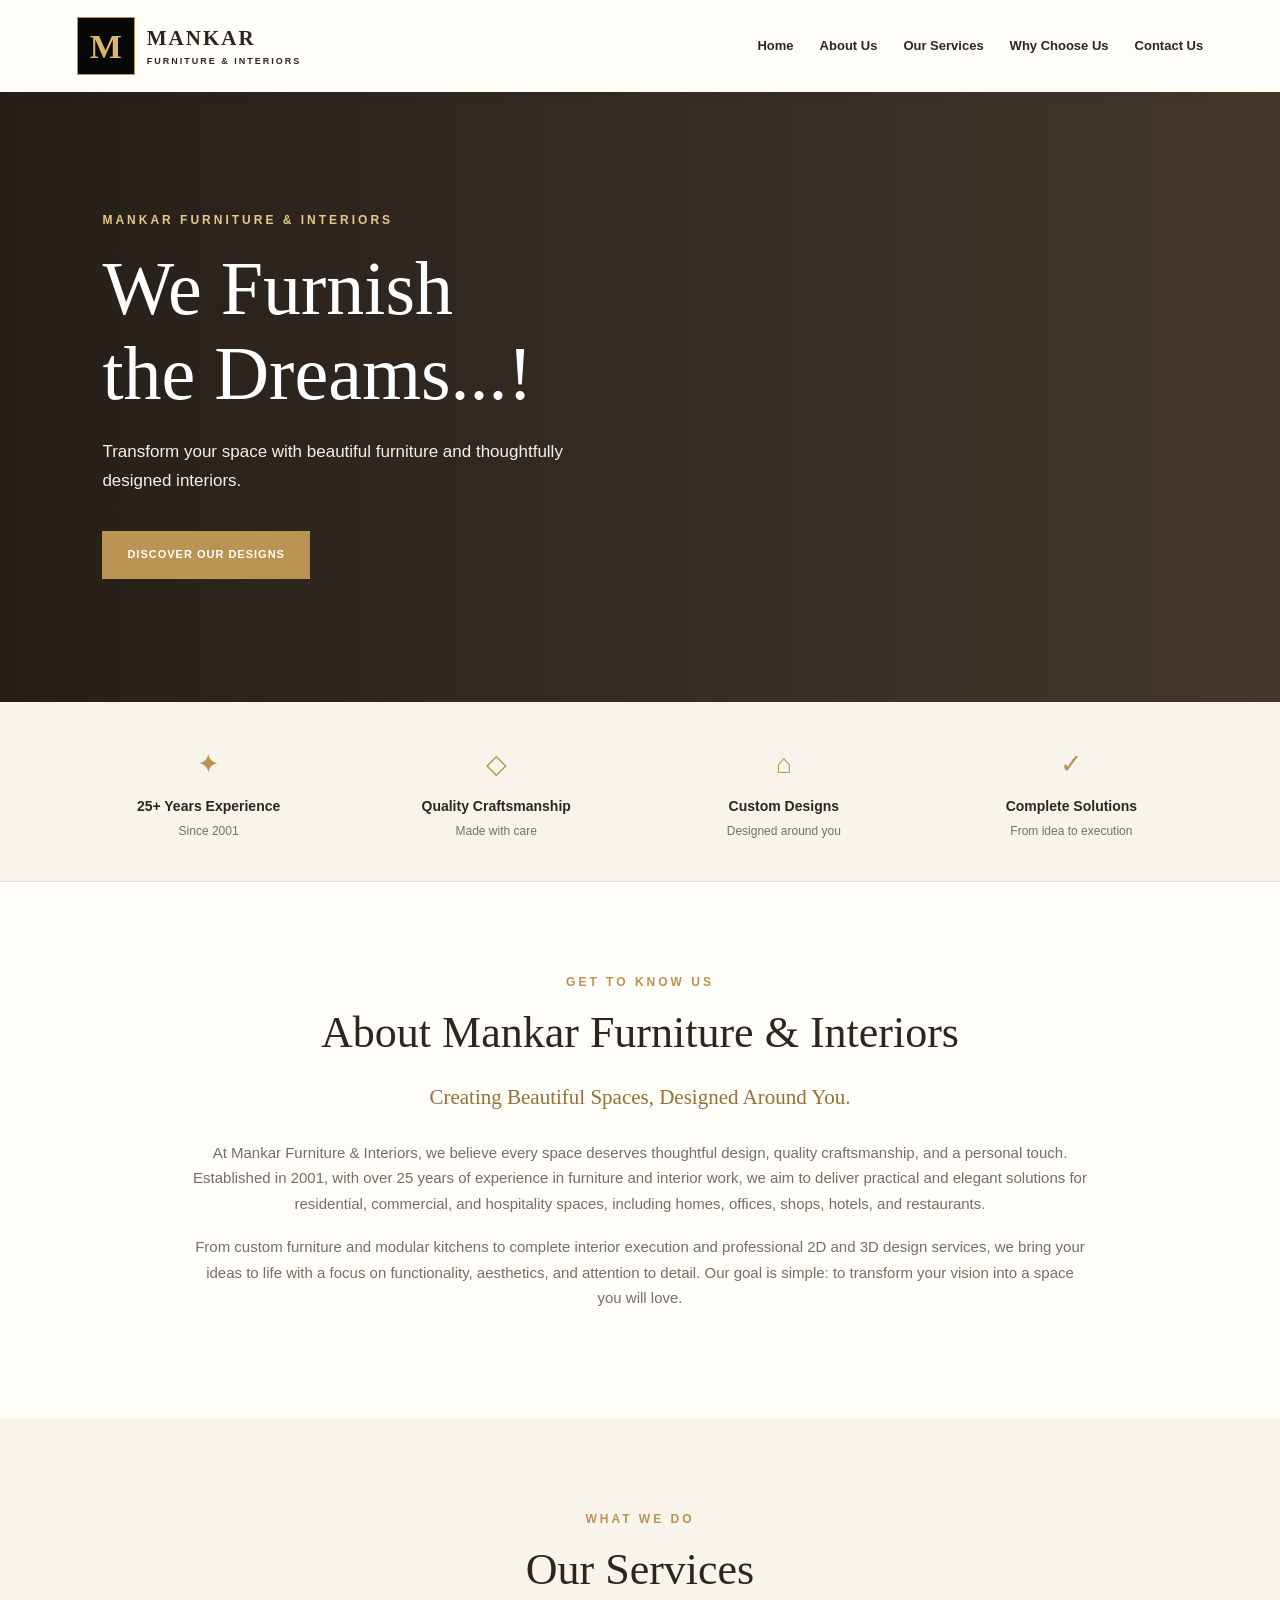
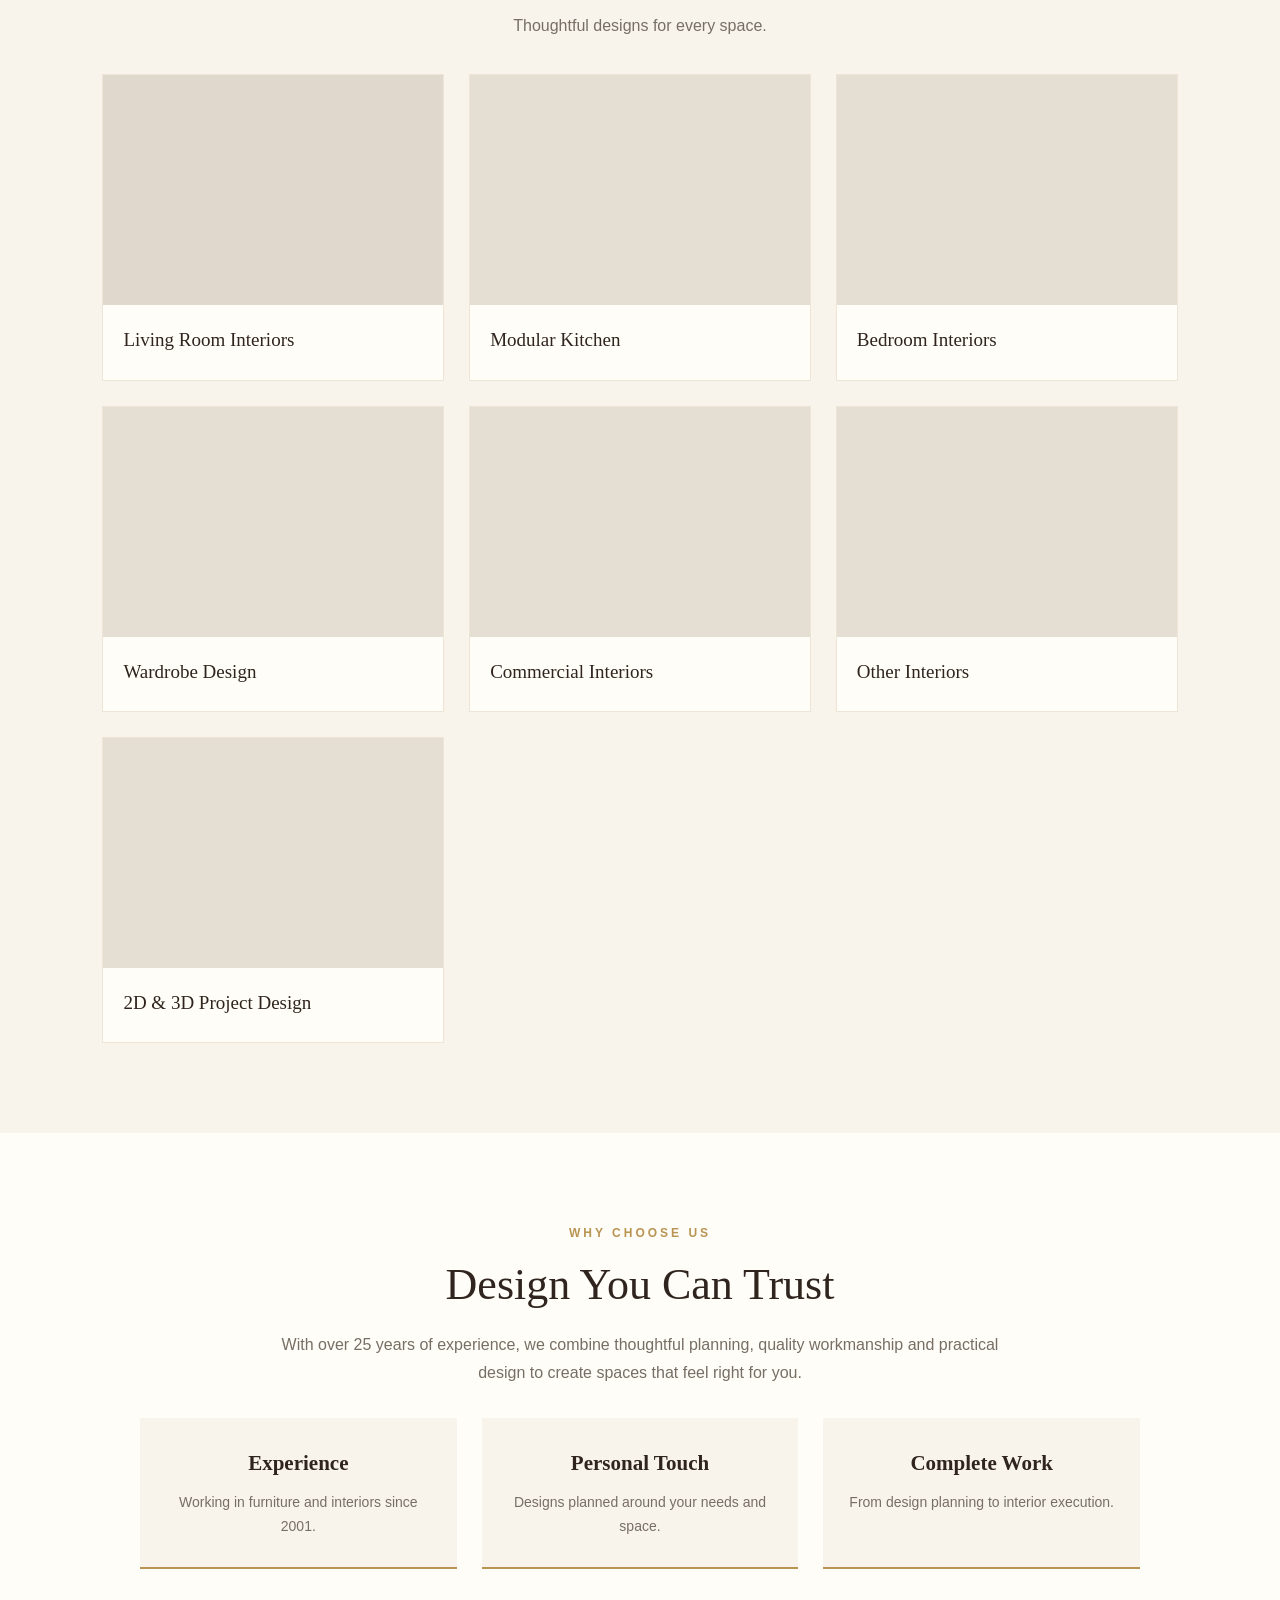
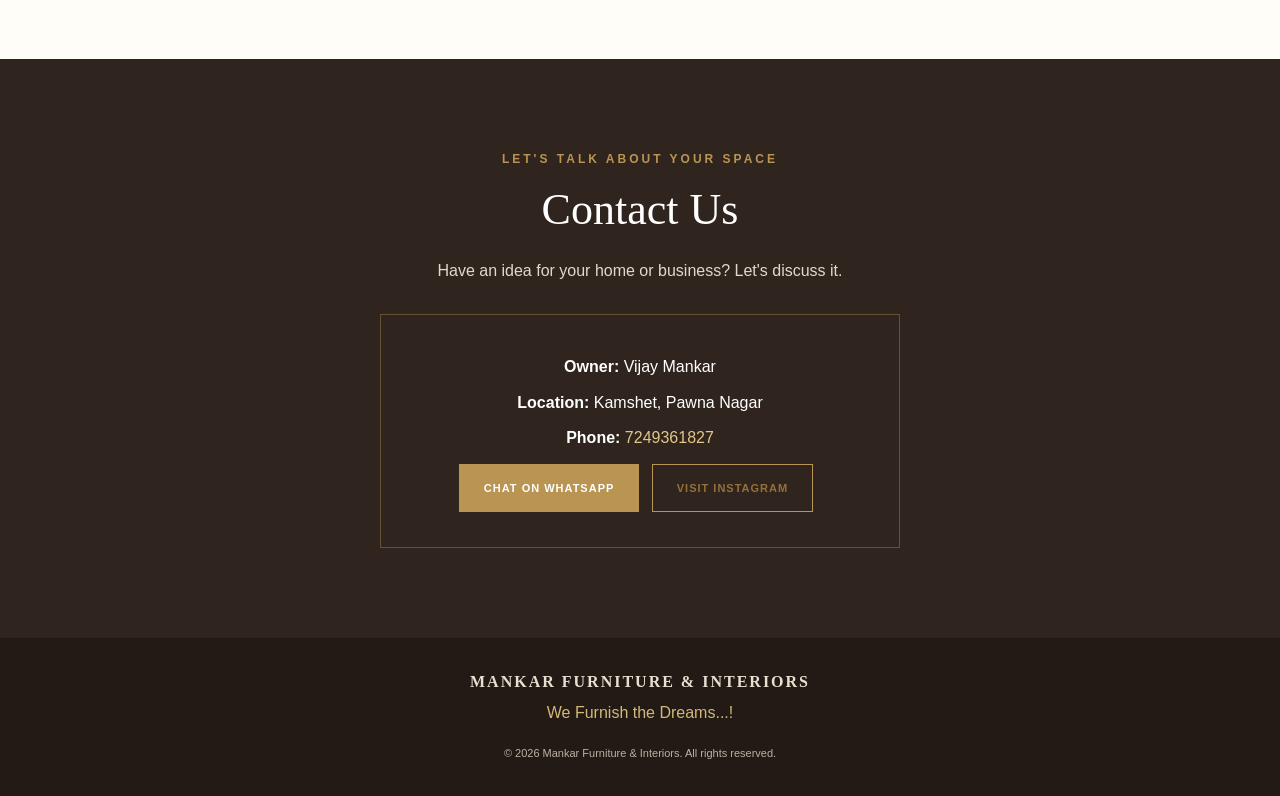
==== index.html @ ed4cb21a "Initial commit: Set up Mankar Furniture & Interior website" ====
<!DOCTYPE html>
<html lang="en">
<head>
  <meta charset="UTF-8">
  <meta name="viewport" content="width=device-width, initial-scale=1.0">
  <title>Mankar Furniture & Interiors</title>
  <link rel="stylesheet" href="style.css">
</head>
<body>

  <header class="header">
    <a href="#home" class="brand">
      <span class="brand-mark">M</span>
      <span class="brand-name">MANKAR
        <small>FURNITURE & INTERIORS</small>
      </span>
    </a>

    <button class="menu-toggle" id="menuToggle" aria-label="Toggle menu">☰</button>

    <nav id="navigation">
      <a href="#home">Home</a>
      <a href="#about">About Us</a>
      <a href="#services">Our Services</a>
      <a href="#why-us">Why Choose Us</a>
      <a href="#contact">Contact Us</a>
    </nav>
  </header>

  <main>
    <section class="hero" id="home">
      <div class="hero-content">
        <p class="eyebrow">MANKAR FURNITURE & INTERIORS</p>
        <h1>We Furnish<br>the Dreams...!</h1>
        <p>Transform your space with beautiful furniture and thoughtfully designed interiors.</p>
        <a class="gold-button" href="#services">DISCOVER OUR DESIGNS</a>
      </div>
    </section>

    <section class="features">
      <div><span>✦</span><h3>25+ Years Experience</h3><p>Since 2001</p></div>
      <div><span>◇</span><h3>Quality Craftsmanship</h3><p>Made with care</p></div>
      <div><span>⌂</span><h3>Custom Designs</h3><p>Designed around you</p></div>
      <div><span>✓</span><h3>Complete Solutions</h3><p>From idea to execution</p></div>
    </section>

    <section class="section about" id="about">
      <p class="eyebrow">GET TO KNOW US</p>
      <h2>About Mankar Furniture & Interiors</h2>
      <h3>Creating Beautiful Spaces, Designed Around You.</h3>
      <p>At Mankar Furniture & Interiors, we believe every space deserves thoughtful design, quality craftsmanship, and a personal touch. Established in 2001, with over 25 years of experience in furniture and interior work, we aim to deliver practical and elegant solutions for residential, commercial, and hospitality spaces, including homes, offices, shops, hotels, and restaurants.</p>
      <p>From custom furniture and modular kitchens to complete interior execution and professional 2D and 3D design services, we bring your ideas to life with a focus on functionality, aesthetics, and attention to detail. Our goal is simple: to transform your vision into a space you will love.</p>
    </section>

    <section class="section services" id="services">
      <p class="eyebrow">WHAT WE DO</p>
      <h2>Our Services</h2>
      <p class="section-intro">Thoughtful designs for every space.</p>

      <div class="service-grid">
        <article class="service-card"><div class="service-image living"></div><h3>Living Room Interiors</h3></article>
        <article class="service-card"><div class="service-image kitchen"></div><h3>Modular Kitchen</h3></article>
        <article class="service-card"><div class="service-image bedroom"></div><h3>Bedroom Interiors</h3></article>
        <article class="service-card"><div class="service-image wardrobe"></div><h3>Wardrobe Design</h3></article>
        <article class="service-card"><div class="service-image commercial"></div><h3>Commercial Interiors</h3></article>
        <article class="service-card"><div class="service-image other"></div><h3>Other Interiors</h3></article>
        <article class="service-card"><div class="service-image design"></div><h3>2D & 3D Project Design</h3></article>
      </div>
    </section>

    <section class="section why-us" id="why-us">
      <p class="eyebrow">WHY CHOOSE US</p>
      <h2>Design You Can Trust</h2>
      <p>With over 25 years of experience, we combine thoughtful planning, quality workmanship and practical design to create spaces that feel right for you.</p>
      <div class="why-grid">
        <div><h3>Experience</h3><p>Working in furniture and interiors since 2001.</p></div>
        <div><h3>Personal Touch</h3><p>Designs planned around your needs and space.</p></div>
        <div><h3>Complete Work</h3><p>From design planning to interior execution.</p></div>
      </div>
    </section>

    <section class="section contact" id="contact">
      <p class="eyebrow">LET'S TALK ABOUT YOUR SPACE</p>
      <h2>Contact Us</h2>
      <p>Have an idea for your home or business? Let's discuss it.</p>
      <div class="contact-details">
        <p><strong>Owner:</strong> Vijay Mankar</p>
        <p><strong>Location:</strong> Kamshet, Pawna Nagar</p>
        <p><strong>Phone:</strong> <a href="tel:7249361827">7249361827</a></p>
        <a class="gold-button" href="https://wa.me/917249361827" target="_blank" rel="noopener">CHAT ON WHATSAPP</a>
        <a class="outline-button" href="https://www.instagram.com/mankarinteriors" target="_blank" rel="noopener">VISIT INSTAGRAM</a>
      </div>
    </section>
  </main>

  <footer>
    <p>MANKAR FURNITURE & INTERIORS</p>
    <p>We Furnish the Dreams...!</p>
    <small>© <span id="year"></span> Mankar Furniture & Interiors. All rights reserved.</small>
  </footer>

  <script src="script.js"></script>
</body>
</html>
---- style.css ----
:root {
  --cream: #f8f4ec;
  --ivory: #fffdf8;
  --gold: #b99452;
  --gold-dark: #94713b;
  --brown: #30251e;
  --muted: #776e64;
  --white: #ffffff;
}

* {
  margin: 0;
  padding: 0;
  box-sizing: border-box;
}

html {
  scroll-behavior: smooth;
  scroll-padding-top: 90px;
}

body {
  font-family: "Segoe UI", Arial, sans-serif;
  background: var(--ivory);
  color: var(--brown);
  line-height: 1.7;
}

a {
  color: inherit;
  text-decoration: none;
}

.header {
  min-height: 92px;
  padding: 14px 6%;
  background: var(--ivory);
  display: flex;
  align-items: center;
  justify-content: space-between;
  gap: 24px;
  position: sticky;
  top: 0;
  z-index: 1000;
  box-shadow: 0 2px 14px #30251e0d;
}

.brand {
  display: flex;
  align-items: center;
  gap: 12px;
  flex-shrink: 0;
}

.brand-mark {
  width: 58px;
  height: 58px;
  background: #080808;
  color: #d8b66e;
  border: 1px solid var(--gold);
  display: grid;
  place-items: center;
  font-family: Georgia, serif;
  font-size: 34px;
  font-weight: bold;
}

.brand-name {
  font-family: Georgia, serif;
  font-size: 21px;
  font-weight: bold;
  letter-spacing: 2px;
  line-height: 1.3;
}

.brand-name small {
  display: block;
  font-family: Arial, sans-serif;
  font-size: 9px;
  letter-spacing: 2px;
  margin-top: 4px;
}

.header nav {
  display: flex;
  align-items: center;
  gap: 26px;
}

.header nav a {
  font-size: 13px;
  font-weight: 600;
  transition: color 0.2s;
}

.header nav a:hover {
  color: var(--gold-dark);
}

.menu-toggle {
  display: none;
  border: 0;
  background: transparent;
  color: var(--brown);
  font-size: 28px;
  cursor: pointer;
}

.hero {
  min-height: 610px;
  display: flex;
  align-items: center;
  padding: 70px 8%;
  color: var(--white);
  background:
    linear-gradient(90deg, rgba(22, 18, 14, 0.76), rgba(22, 18, 14, 0.30)),
    url("images/hero-living-room.jpg") center 55% / cover no-repeat,
    #57483a;
}

.hero-content {
  max-width: 650px;
}

.eyebrow {
  color: var(--gold);
  font-size: 12px;
  font-weight: 700;
  letter-spacing: 3px;
  margin-bottom: 15px;
}

.hero .eyebrow {
  color: #e4c98d;
}

.hero h1 {
  font-family: Georgia, "Times New Roman", serif;
  font-size: clamp(44px, 6vw, 76px);
  font-weight: 500;
  line-height: 1.12;
  margin-bottom: 22px;
}

.hero-content > p:not(.eyebrow) {
  max-width: 490px;
  font-size: 17px;
  color: #f6f0e7;
  margin-bottom: 30px;
}

.gold-button,
.outline-button {
  display: inline-flex;
  align-items: center;
  justify-content: center;
  min-height: 48px;
  padding: 13px 24px;
  margin: 5px 8px 5px 0;
  font-size: 11px;
  font-weight: 700;
  letter-spacing: 1px;
  transition: background 0.2s, transform 0.2s;
}

.gold-button {
  background: var(--gold);
  color: var(--white);
  border: 1px solid var(--gold);
}

.gold-button:hover {
  background: var(--gold-dark);
  transform: translateY(-2px);
}

.outline-button {
  color: var(--gold-dark);
  border: 1px solid var(--gold);
}

.features {
  display: grid;
  grid-template-columns: repeat(4, 1fr);
  padding: 32px 6%;
  background: var(--cream);
  border-bottom: 1px solid #e9dfcf;
  text-align: center;
  gap: 24px;
}

.features > div {
  padding: 8px;
}

.features span {
  font-size: 27px;
  color: var(--gold);
}

.features h3 {
  font-size: 14px;
  margin: 7px 0 2px;
}

.features p {
  font-size: 12px;
  color: var(--muted);
}

.section {
  padding: 90px 8%;
  text-align: center;
}

.section h2 {
  font-family: Georgia, "Times New Roman", serif;
  font-size: clamp(30px, 4vw, 44px);
  font-weight: 500;
  line-height: 1.2;
  margin-bottom: 20px;
}

.section h3 {
  font-size: 17px;
}

.about {
  max-width: 1100px;
  margin: auto;
}

.about > h3 {
  color: var(--gold-dark);
  font-family: Georgia, serif;
  font-size: 21px;
  font-weight: 500;
  margin-bottom: 24px;
}

.about > p:not(.eyebrow) {
  max-width: 900px;
  margin: 0 auto 18px;
  color: var(--muted);
  font-size: 15px;
}

.services {
  background: var(--cream);
}

.section-intro {
  color: var(--muted);
  margin: -5px 0 35px;
}

.service-grid {
  display: grid;
  grid-template-columns: repeat(3, minmax(0, 1fr));
  gap: 25px;
  max-width: 1200px;
  margin: 0 auto;
}

.service-card {
  background: var(--ivory);
  border: 1px solid #eee5d7;
  text-align: left;
  overflow: hidden;
  transition: transform 0.25s, box-shadow 0.25s;
}

.service-card:hover {
  transform: translateY(-5px);
  box-shadow: 0 12px 30px #30251e12;
}

.service-image {
  height: 230px;
  background-color: #e5ded2;
  background-position: center;
  background-size: cover;
}

.service-card h3 {
  padding: 19px 20px 23px;
  font-family: Georgia, serif;
  font-size: 19px;
  font-weight: 500;
}

.living {
  background-image: linear-gradient(#30251e08, #30251e08), url("images/living-room.jpg");
}

.kitchen {
  background-image: url("images/kitchen.jpg");
}

.bedroom {
  background-image: url("images/bedroom.jpg");
}

.wardrobe {
  background-image: url("images/wardrobe.jpg");
}

.commercial {
  background-image: url("images/commercial.jpg");
}

.other {
  background-image: url("images/other-interiors.jpg");
}

.design {
  background-image: url("images/design-concept.jpg");
}

.why-us > p:not(.eyebrow) {
  max-width: 760px;
  margin: 0 auto 32px;
  color: var(--muted);
}

.why-grid {
  display: grid;
  grid-template-columns: repeat(3, 1fr);
  gap: 25px;
  max-width: 1000px;
  margin: 30px auto 0;
}

.why-grid > div {
  padding: 28px 22px;
  background: var(--cream);
  border-bottom: 2px solid var(--gold);
}

.why-grid h3 {
  font-family: Georgia, serif;
  font-size: 21px;
  margin-bottom: 10px;
}

.why-grid p {
  color: var(--muted);
  font-size: 14px;
}

.contact {
  background: #30251e;
  color: var(--white);
}

.contact > p:not(.eyebrow) {
  color: #e2d9cd;
  margin-bottom: 22px;
}

.contact-details {
  max-width: 520px;
  margin: 30px auto 0;
  padding: 30px;
  border: 1px solid #b9945266;
}

.contact-details p {
  margin: 8px 0;
}

.contact-details p a {
  color: #e2c68c;
}

footer {
  text-align: center;
  background: #211a15;
  color: #e9dfd1;
  padding: 30px 15px;
}

footer > p:first-child {
  font-family: Georgia, serif;
  letter-spacing: 2px;
  font-weight: 700;
}

footer > p:nth-child(2) {
  color: #d5b779;
  margin: 4px 0 12px;
}

footer small {
  color: #bdb1a2;
  font-size: 11px;
}

@media (max-width: 1000px) {
  .header {
    padding: 14px 4%;
  }

  .header nav {
    gap: 14px;
  }

  .header nav a {
    font-size: 12px;
  }

  .brand-name {
    font-size: 17px;
  }

  .service-grid {
    grid-template-columns: repeat(2, minmax(0, 1fr));
  }
}

@media (max-width: 720px) {
  .header {
    min-height: 78px;
    padding: 10px 5%;
  }

  .brand-mark {
    width: 46px;
    height: 46px;
    font-size: 27px;
  }

  .brand-name {
    font-size: 15px;
    letter-spacing: 1px;
  }

  .brand-name small {
    font-size: 8px;
    letter-spacing: 1px;
  }

  .menu-toggle {
    display: block;
  }

  .header nav {
    display: none;
    position: absolute;
    top: 100%;
    left: 0;
    width: 100%;
    background: var(--ivory);
    padding: 12px 5% 22px;
    flex-direction: column;
    align-items: stretch;
    gap: 0;
    box-shadow: 0 10px 15px #30251e12;
  }

  .header nav.open {
    display: flex;
  }

  .header nav a {
    padding: 12px 0;
    border-bottom: 1px solid #eee5d7;
    font-size: 14px;
  }

  .hero {
    min-height: 540px;
    padding: 55px 7%;
    background-position: 58% center;
  }

  .hero h1 {
    font-size: clamp(42px, 11vw, 62px);
  }

  .hero-content > p:not(.eyebrow) {
    font-size: 15px;
  }

  .features {
    grid-template-columns: repeat(2, 1fr);
    gap: 20px 10px;
    padding: 28px 4%;
  }

  .section {
    padding: 65px 6%;
  }

  .service-grid {
    grid-template-columns: 1fr;
    gap: 20px;
  }

  .service-image {
    height: 245px;
  }

  .why-grid {
    grid-template-columns: 1fr;
  }

  .contact-details {
    padding: 24px 15px;
  }
}

@media (prefers-reduced-motion: reduce) {
  html {
    scroll-behavior: auto;
  }

  *, *::before, *::after {
    transition-duration: 0.01ms !important;
  }
}
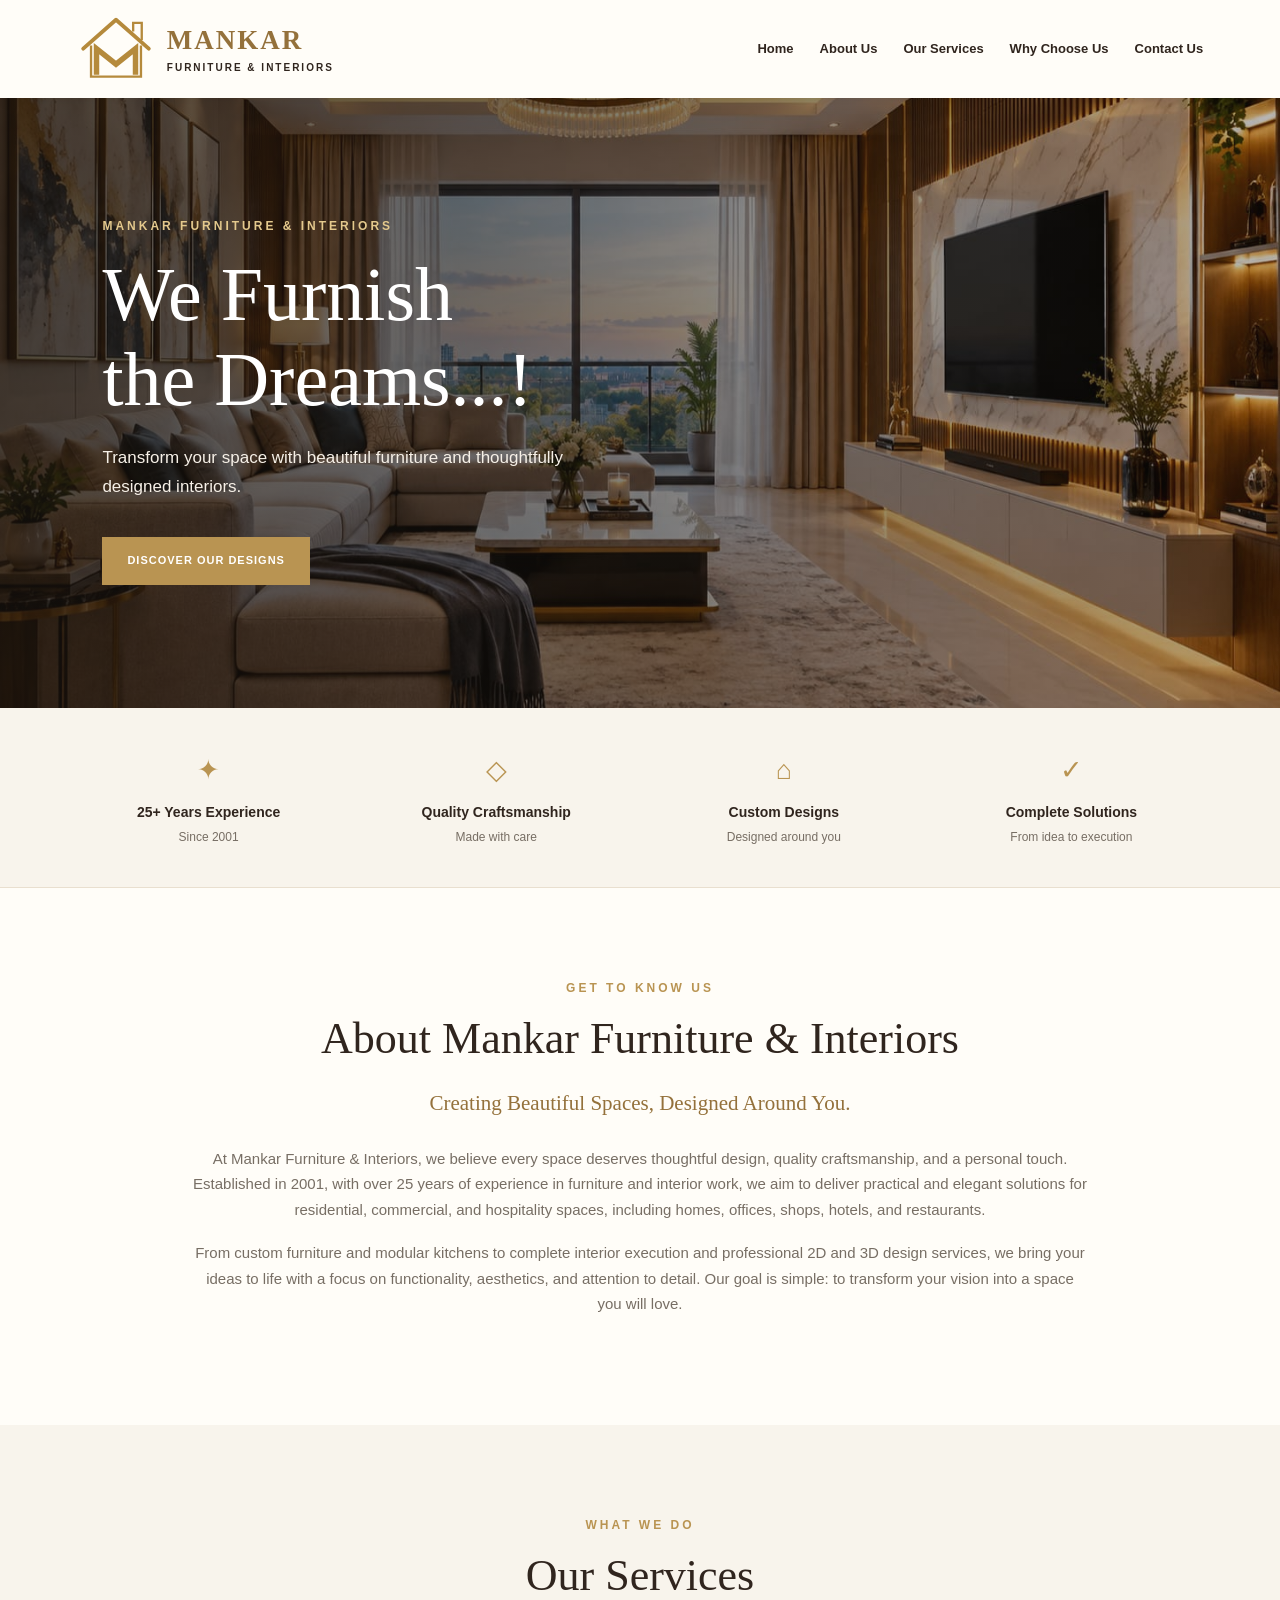
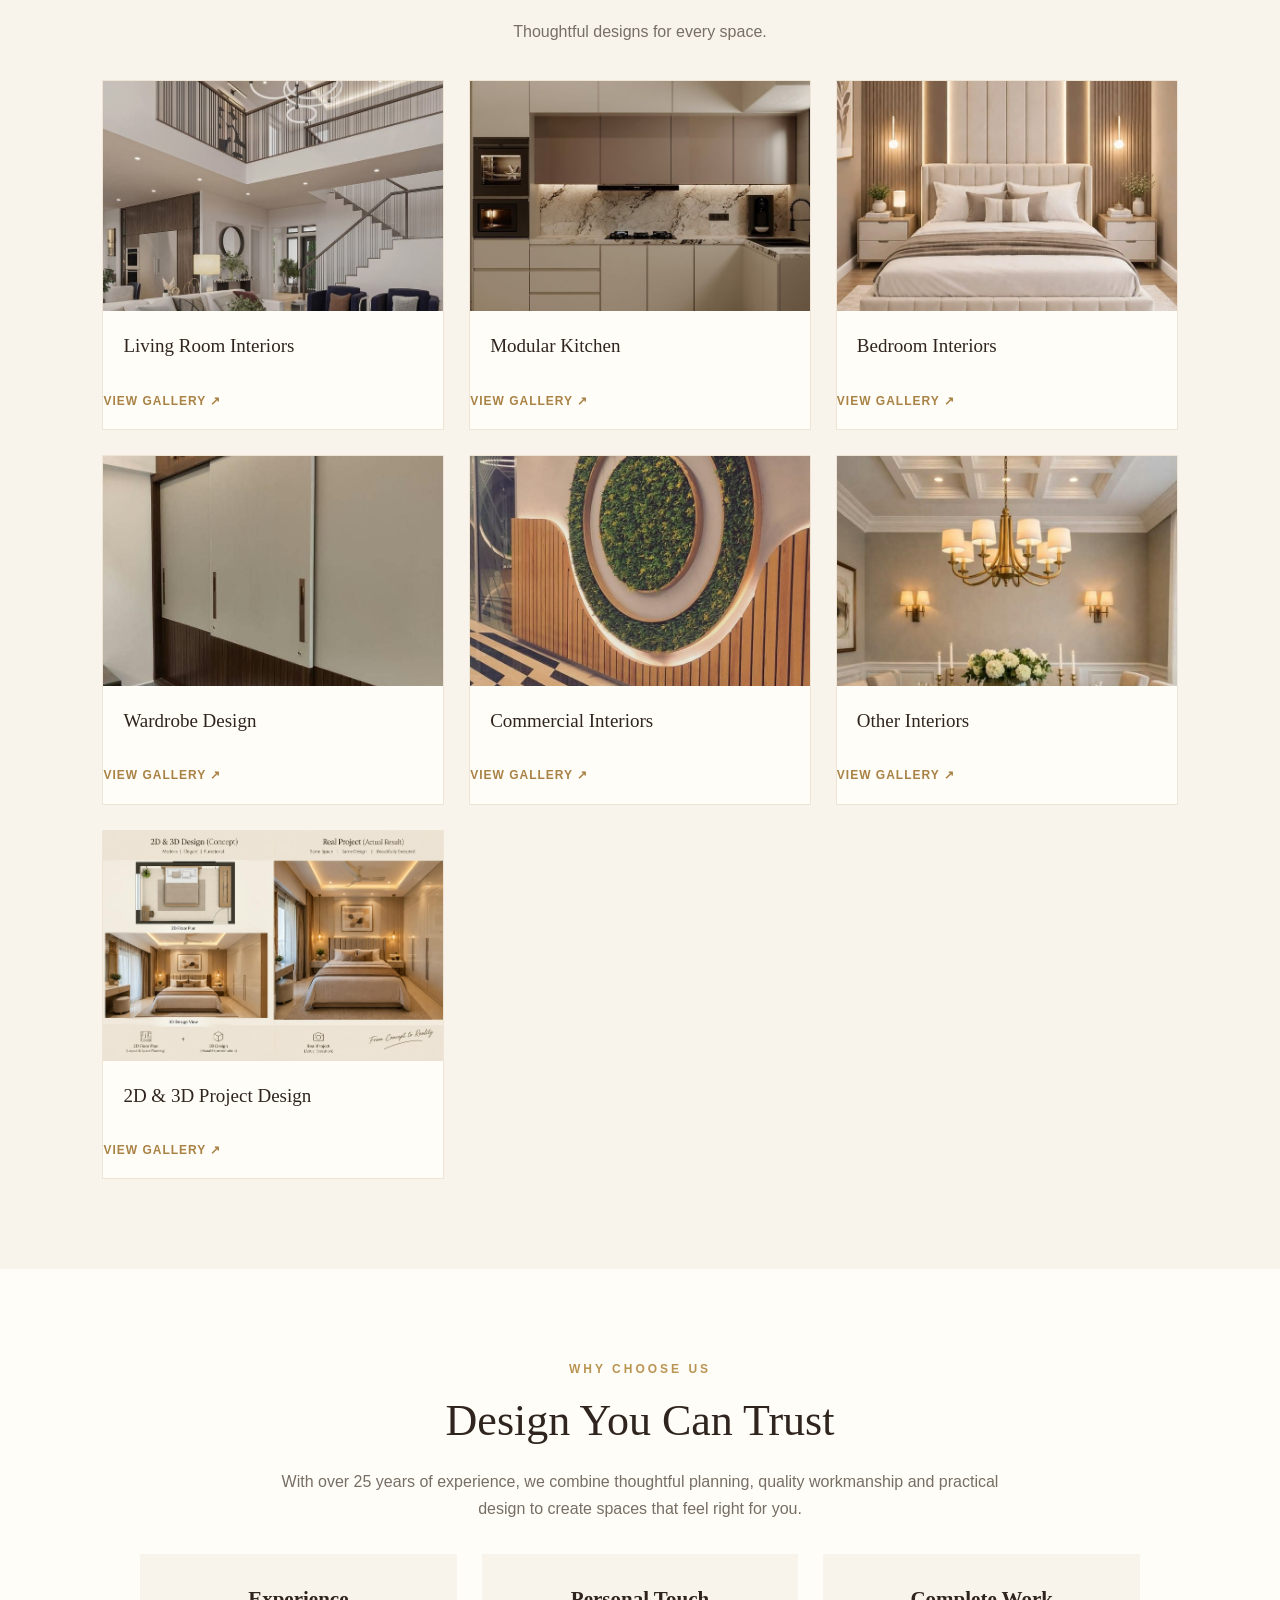
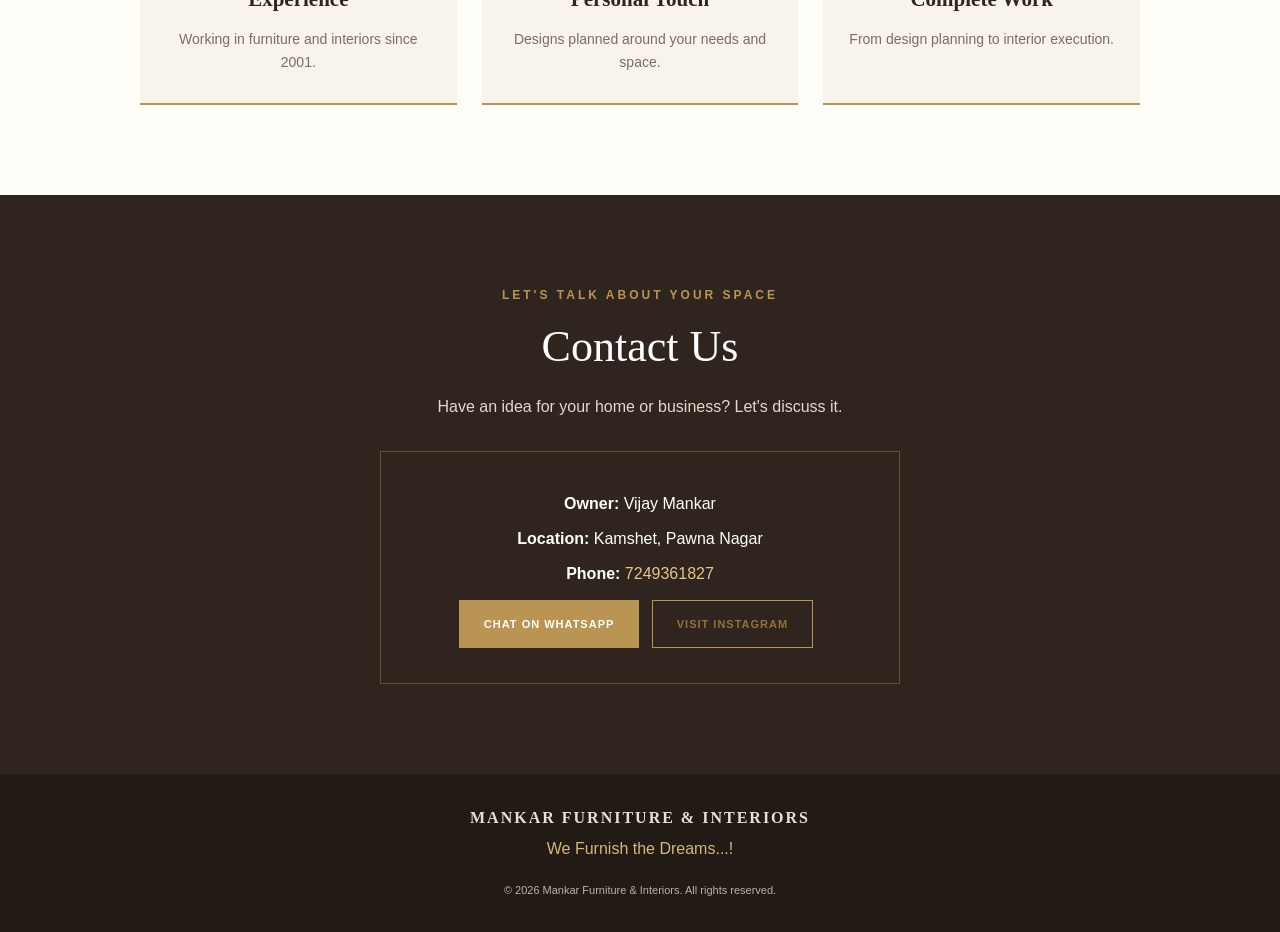
==== commit 5afaaa84: "Add image gallery and update website design" ====
--- a/index.html
+++ b/index.html
@@ -1,3 +1,4 @@
+
 <!DOCTYPE html>
 <html lang="en">
 <head>
@@ -9,9 +10,25 @@
 <body>
 
   <header class="header">
+
     <a href="#home" class="brand">
-      <span class="brand-mark">M</span>
-      <span class="brand-name">MANKAR
+      <span class="brand-mark">
+        <svg viewBox="0 0 100 85" xmlns="http://www.w3.org/2000/svg">
+          <path d="M8 42 L50 5 L92 42"
+                fill="none" stroke="#b58a3c" stroke-width="5"
+                stroke-linecap="round" stroke-linejoin="round"/>
+          <path d="M18 38 V78 H82 V38"
+                fill="none" stroke="#b58a3c" stroke-width="3"/>
+          <path d="M25 72 V42 L50 62 L75 42 V72"
+                fill="none" stroke="#b58a3c" stroke-width="7"
+                stroke-linecap="square" stroke-linejoin="miter"/>
+          <path d="M72 20 V9 H83 V31"
+                fill="none" stroke="#b58a3c" stroke-width="3"/>
+        </svg>
+      </span>
+
+      <span class="brand-name">
+        MANKAR
         <small>FURNITURE & INTERIORS</small>
       </span>
     </a>
@@ -25,6 +42,7 @@
       <a href="#why-us">Why Choose Us</a>
       <a href="#contact">Contact Us</a>
     </nav>
+
   </header>
 
   <main>
@@ -58,13 +76,49 @@
       <p class="section-intro">Thoughtful designs for every space.</p>
 
       <div class="service-grid">
-        <article class="service-card"><div class="service-image living"></div><h3>Living Room Interiors</h3></article>
-        <article class="service-card"><div class="service-image kitchen"></div><h3>Modular Kitchen</h3></article>
-        <article class="service-card"><div class="service-image bedroom"></div><h3>Bedroom Interiors</h3></article>
-        <article class="service-card"><div class="service-image wardrobe"></div><h3>Wardrobe Design</h3></article>
-        <article class="service-card"><div class="service-image commercial"></div><h3>Commercial Interiors</h3></article>
-        <article class="service-card"><div class="service-image other"></div><h3>Other Interiors</h3></article>
-        <article class="service-card"><div class="service-image design"></div><h3>2D & 3D Project Design</h3></article>
+
+        <a class="service-card" href="gallery.html?category=living">
+          <div class="service-image living"></div>
+          <h3>Living Room Interiors</h3>
+          <span class="view-gallery">VIEW GALLERY ↗</span>
+        </a>
+
+        <a class="service-card" href="gallery.html?category=kitchen">
+          <div class="service-image kitchen"></div>
+          <h3>Modular Kitchen</h3>
+          <span class="view-gallery">VIEW GALLERY ↗</span>
+        </a>
+
+        <a class="service-card" href="gallery.html?category=bedroom">
+          <div class="service-image bedroom"></div>
+          <h3>Bedroom Interiors</h3>
+          <span class="view-gallery">VIEW GALLERY ↗</span>
+        </a>
+
+        <a class="service-card" href="gallery.html?category=wardrobe">
+          <div class="service-image wardrobe"></div>
+          <h3>Wardrobe Design</h3>
+          <span class="view-gallery">VIEW GALLERY ↗</span>
+        </a>
+
+        <a class="service-card" href="gallery.html?category=commercial">
+          <div class="service-image commercial"></div>
+          <h3>Commercial Interiors</h3>
+          <span class="view-gallery">VIEW GALLERY ↗</span>
+        </a>
+
+        <a class="service-card" href="gallery.html?category=other">
+          <div class="service-image other"></div>
+          <h3>Other Interiors</h3>
+          <span class="view-gallery">VIEW GALLERY ↗</span>
+        </a>
+
+        <a class="service-card" href="gallery.html?category=design">
+          <div class="service-image design"></div>
+          <h3>2D & 3D Project Design</h3>
+          <span class="view-gallery">VIEW GALLERY ↗</span>
+        </a>
+
       </div>
     </section>
 
@@ -72,6 +126,7 @@
       <p class="eyebrow">WHY CHOOSE US</p>
       <h2>Design You Can Trust</h2>
       <p>With over 25 years of experience, we combine thoughtful planning, quality workmanship and practical design to create spaces that feel right for you.</p>
+
       <div class="why-grid">
         <div><h3>Experience</h3><p>Working in furniture and interiors since 2001.</p></div>
         <div><h3>Personal Touch</h3><p>Designs planned around your needs and space.</p></div>
@@ -83,6 +138,7 @@
       <p class="eyebrow">LET'S TALK ABOUT YOUR SPACE</p>
       <h2>Contact Us</h2>
       <p>Have an idea for your home or business? Let's discuss it.</p>
+
       <div class="contact-details">
         <p><strong>Owner:</strong> Vijay Mankar</p>
         <p><strong>Location:</strong> Kamshet, Pawna Nagar</p>
@@ -101,4 +157,4 @@
 
   <script src="script.js"></script>
 </body>
-</html>+</html>
--- a/style.css
+++ b/style.css
@@ -1,3 +1,4 @@
+
 :root {
   --cream: #f8f4ec;
   --ivory: #fffdf8;
@@ -30,6 +31,8 @@
   color: inherit;
   text-decoration: none;
 }
+
+/* HEADER */
 
 .header {
   min-height: 92px;
@@ -45,51 +48,67 @@
   box-shadow: 0 2px 14px #30251e0d;
 }
 
+/* LOGO */
+
 .brand {
   display: flex;
   align-items: center;
   gap: 12px;
   flex-shrink: 0;
+  text-decoration: none;
+  color: var(--brown);
 }
 
 .brand-mark {
-  width: 58px;
-  height: 58px;
-  background: #080808;
-  color: #d8b66e;
-  border: 1px solid var(--gold);
-  display: grid;
-  place-items: center;
-  font-family: Georgia, serif;
-  font-size: 34px;
-  font-weight: bold;
+  width: 78px;
+  height: 70px;
+  display: flex;
+  align-items: center;
+  justify-content: center;
+  background: transparent;
+  border: none;
+  flex-shrink: 0;
+}
+
+.brand-mark svg {
+  width: 100%;
+  height: 100%;
+  display: block;
 }
 
 .brand-name {
   font-family: Georgia, serif;
-  font-size: 21px;
+  font-size: 27px;
   font-weight: bold;
   letter-spacing: 2px;
-  line-height: 1.3;
+  line-height: 1.2;
+  color: var(--gold-dark);
 }
 
 .brand-name small {
   display: block;
   font-family: Arial, sans-serif;
-  font-size: 9px;
+  font-size: 10px;
+  font-weight: 600;
   letter-spacing: 2px;
-  margin-top: 4px;
-}
+  margin-top: 5px;
+  color: var(--brown);
+}
+
+/* NAVIGATION */
 
 .header nav {
   display: flex;
   align-items: center;
+  justify-content: flex-end;
   gap: 26px;
+  margin-left: auto;
 }
 
 .header nav a {
   font-size: 13px;
   font-weight: 600;
+  white-space: nowrap;
   transition: color 0.2s;
 }
 
@@ -105,6 +124,8 @@
   font-size: 28px;
   cursor: pointer;
 }
+
+/* HOME HERO SECTION */
 
 .hero {
   min-height: 610px;
@@ -114,8 +135,7 @@
   color: var(--white);
   background:
     linear-gradient(90deg, rgba(22, 18, 14, 0.76), rgba(22, 18, 14, 0.30)),
-    url("images/hero-living-room.jpg") center 55% / cover no-repeat,
-    #57483a;
+    url("images/front pic.jpeg") center center / cover no-repeat;
 }
 
 .hero-content {
@@ -148,6 +168,8 @@
   color: #f6f0e7;
   margin-bottom: 30px;
 }
+
+/* BUTTONS */
 
 .gold-button,
 .outline-button {
@@ -179,6 +201,8 @@
   border: 1px solid var(--gold);
 }
 
+/* FEATURES */
+
 .features {
   display: grid;
   grid-template-columns: repeat(4, 1fr);
@@ -208,6 +232,8 @@
   color: var(--muted);
 }
 
+/* GENERAL SECTIONS */
+
 .section {
   padding: 90px 8%;
   text-align: center;
@@ -225,6 +251,8 @@
   font-size: 17px;
 }
 
+/* ABOUT */
+
 .about {
   max-width: 1100px;
   margin: auto;
@@ -245,6 +273,8 @@
   font-size: 15px;
 }
 
+/* SERVICES */
+
 .services {
   background: var(--cream);
 }
@@ -263,10 +293,13 @@
 }
 
 .service-card {
+  display: block;
   background: var(--ivory);
   border: 1px solid #eee5d7;
   text-align: left;
   overflow: hidden;
+  color: inherit;
+  text-decoration: none;
   transition: transform 0.25s, box-shadow 0.25s;
 }
 
@@ -289,33 +322,46 @@
   font-weight: 500;
 }
 
+/* SERVICE IMAGES */
+
 .living {
-  background-image: linear-gradient(#30251e08, #30251e08), url("images/living-room.jpg");
+  background-image: url("images/Living Room.jpeg");
 }
 
 .kitchen {
-  background-image: url("images/kitchen.jpg");
+  background-image: url("images/kitchen-1.jpg");
 }
 
 .bedroom {
-  background-image: url("images/bedroom.jpg");
+  background-image: url("images/bedroom-1.jpeg");
 }
 
 .wardrobe {
-  background-image: url("images/wardrobe.jpg");
+  background-image: url("images/wardrobe-1.jpeg");
 }
 
 .commercial {
-  background-image: url("images/commercial.jpg");
+  background-image: url("images/commercial-1.jpeg");
 }
 
 .other {
-  background-image: url("images/other-interiors.jpg");
+  background-image: url("images/other interiors-1.jpeg");
 }
 
 .design {
-  background-image: url("images/design-concept.jpg");
-}
+  background-image: url("images/2D&3D-1.jpeg");
+}
+
+.view-gallery {
+  display: inline-block;
+  margin: 0 0 18px;
+  color: #a98245;
+  font-size: 12px;
+  letter-spacing: 1px;
+  font-weight: 600;
+}
+
+/* WHY CHOOSE US */
 
 .why-us > p:not(.eyebrow) {
   max-width: 760px;
@@ -348,6 +394,8 @@
   font-size: 14px;
 }
 
+/* CONTACT */
+
 .contact {
   background: #30251e;
   color: var(--white);
@@ -373,6 +421,8 @@
   color: #e2c68c;
 }
 
+/* FOOTER */
+
 footer {
   text-align: center;
   background: #211a15;
@@ -396,6 +446,53 @@
   font-size: 11px;
 }
 
+/* FULL SCREEN GALLERY IMAGE PREVIEW */
+
+.gallery-item img {
+  cursor: zoom-in;
+}
+
+.image-preview {
+  display: none;
+  position: fixed;
+  z-index: 9999;
+  top: 0;
+  left: 0;
+  width: 100%;
+  height: 100%;
+  background: rgba(0, 0, 0, 0.92);
+  justify-content: center;
+  align-items: center;
+  padding: 30px;
+}
+
+.image-preview.active {
+  display: flex;
+}
+
+.image-preview img {
+  max-width: 90%;
+  max-height: 90%;
+  object-fit: contain;
+  border-radius: 8px;
+}
+
+.close-preview {
+  position: absolute;
+  top: 20px;
+  right: 35px;
+  color: white;
+  font-size: 45px;
+  cursor: pointer;
+  font-weight: 300;
+}
+
+.close-preview:hover {
+  color: #c9a66b;
+}
+
+/* TABLET RESPONSIVE */
+
 @media (max-width: 1000px) {
   .header {
     padding: 14px 4%;
@@ -410,13 +507,15 @@
   }
 
   .brand-name {
-    font-size: 17px;
+    font-size: 21px;
   }
 
   .service-grid {
     grid-template-columns: repeat(2, minmax(0, 1fr));
   }
 }
+
+/* MOBILE RESPONSIVE */
 
 @media (max-width: 720px) {
   .header {
@@ -425,13 +524,12 @@
   }
 
   .brand-mark {
-    width: 46px;
-    height: 46px;
-    font-size: 27px;
+    width: 55px;
+    height: 50px;
   }
 
   .brand-name {
-    font-size: 15px;
+    font-size: 17px;
     letter-spacing: 1px;
   }
 
@@ -471,7 +569,7 @@
   .hero {
     min-height: 540px;
     padding: 55px 7%;
-    background-position: 58% center;
+    background-position: center center;
   }
 
   .hero h1 {
@@ -508,7 +606,23 @@
   .contact-details {
     padding: 24px 15px;
   }
-}
+
+  .image-preview {
+    padding: 15px;
+  }
+
+  .image-preview img {
+    max-width: 100%;
+    max-height: 85%;
+  }
+
+  .close-preview {
+    top: 10px;
+    right: 20px;
+  }
+}
+
+/* REDUCED MOTION */
 
 @media (prefers-reduced-motion: reduce) {
   html {
@@ -518,4 +632,4 @@
   *, *::before, *::after {
     transition-duration: 0.01ms !important;
   }
-}+}
